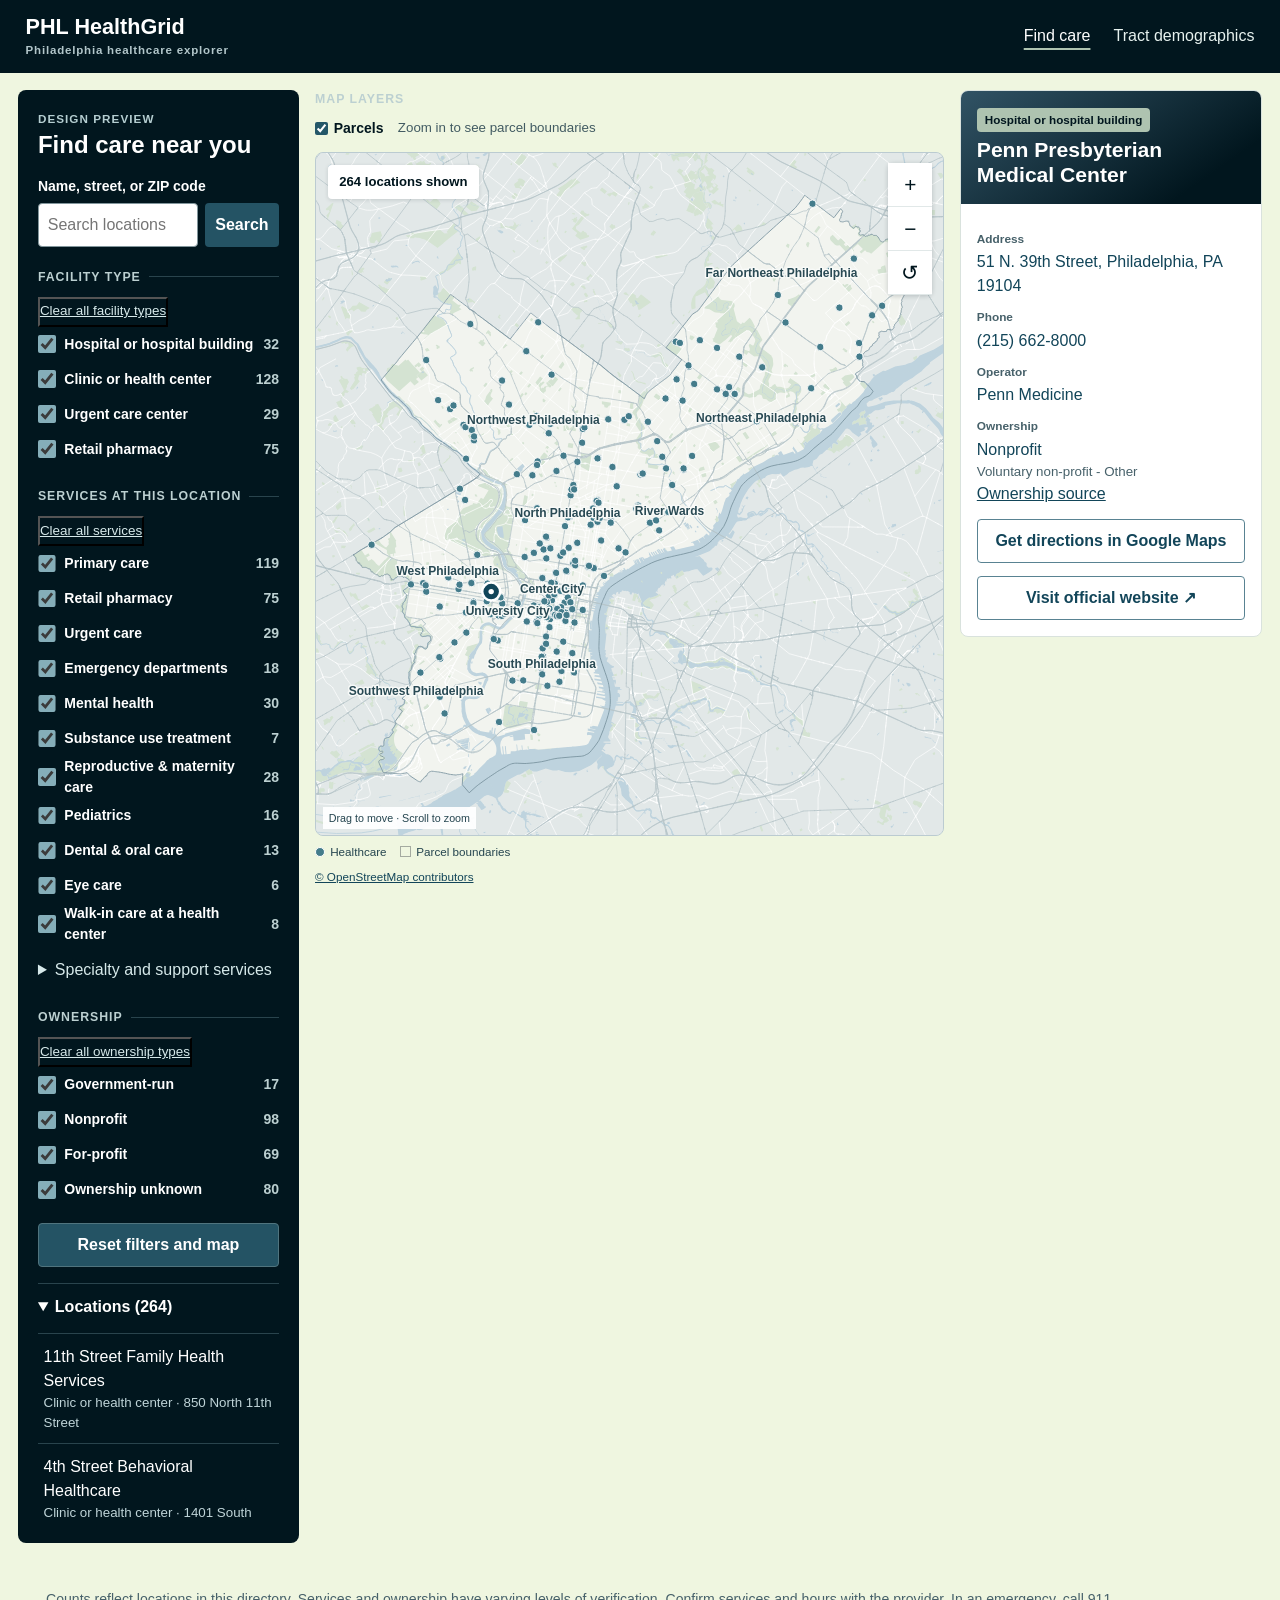
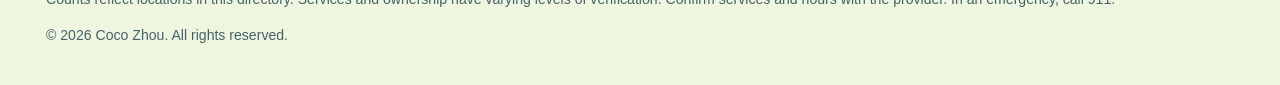
==== index.html @ 906f51c6 "Publish PHL HealthGrid" ====
<!doctype html>
<html lang="en">
<head>
<meta charset="utf-8">
<meta name="viewport" content="width=device-width, initial-scale=1">
<meta name="description" content="Preview a searchable map of healthcare locations in Philadelphia.">
<title>PHL HealthGrid · Philadelphia healthcare map</title>
<link rel="stylesheet" href="styles.css">
<script defer src="basemap.js"></script>
<script defer src="street-labels.js"></script>
<script defer src="parcels.js"></script>
<script defer src="project-data.js"></script>
<script defer src="directory-labels.js"></script>
<script defer src="facility-photos.js"></script>
<script defer src="map.js"></script>
<script defer src="explorer.js"></script>
</head>
<body>
<a class="skip" href="#main">Skip to the explorer</a>
<header class="site-header">
  <a href="index.html" class="brand">
    <span>PHL HealthGrid <small>Philadelphia healthcare explorer</small></span>
  </a>
  <nav aria-label="Main navigation">
    <a href="index.html" aria-current="page">Find care</a>
    <a href="tract-demographics.html">Tract demographics</a>
  </nav>
</header>
<main id="main" class="dashboard">
  <aside class="filters" aria-labelledby="explorer-title">
    <p class="status-label">Design preview</p>
    <h1 id="explorer-title">Find care near you</h1>
    <form id="search-form" role="search">
      <label for="search">Name, street, or ZIP code</label>
      <div class="search-row">
        <input id="search" type="search" placeholder="Search locations" autocomplete="off">
        <button type="submit">Search</button>
      </div>
    </form>
    <fieldset>
      <legend>Facility type</legend>
      <button type="button" class="filter-toggle" data-filter="types">Clear all facility types</button>
      <div id="types" class="options"></div>
    </fieldset>
    <fieldset>
      <legend>Services at this location</legend>
      <button type="button" class="filter-toggle" data-filter="services">Clear all services</button>
      <div id="common-services" class="options"></div>
      <details class="more-services">
        <summary>Specialty and support services</summary>
        <div id="specialty-services" class="options"></div>
      </details>
    </fieldset>
    <fieldset>
      <legend>Ownership</legend>
      <button type="button" class="filter-toggle" data-filter="owners">Clear all ownership types</button>
      <div id="owners" class="options"></div>
    </fieldset>
    <button type="button" id="reset" class="secondary">Reset filters and map</button>
    <details class="results" open>
      <summary id="list-heading">Locations</summary>
      <div id="results" aria-label="Facility results"></div>
    </details>
  </aside>
  <section class="map-panel" aria-label="Map of healthcare facilities">
    <fieldset class="map-layers">
      <legend>Map layers</legend>
      <label><input type="checkbox" id="show-parcels" checked> Parcels</label>
      <small id="parcel-status" aria-live="polite">Zoom in to see parcel boundaries</small>
    </fieldset>
    <div id="map-frame" class="map-frame">
      <canvas id="map" tabindex="0" aria-label="Map of Philadelphia healthcare locations. Drag to pan or use arrow keys. Use plus and minus to zoom. All map markers are also available in the location list." aria-describedby="map-guide">
        Use the location list to select a facility.
      </canvas>
      <p id="map-count" class="map-count" aria-live="polite">Loading locations…</p>
      <div class="map-controls" aria-label="Map controls">
        <button type="button" id="zoom-in" aria-label="Zoom in">+</button>
        <button type="button" id="zoom-out" aria-label="Zoom out">−</button>
        <button type="button" id="map-home" aria-label="Reset map view" title="Reset map view">↺</button>
      </div>
      <p class="map-guide" id="map-guide">Drag to move · Scroll to zoom</p>
    </div>
    <div class="map-key" aria-label="Map key">
      <span class="key-care">Healthcare</span><span class="key-parcels">Parcel boundaries</span>
    </div>
    <p class="map-sources">
      <a href="https://www.openstreetmap.org/copyright" target="_blank" rel="noopener">© OpenStreetMap contributors</a>
    </p>
  </section>
  <section id="facility" class="facility card" aria-labelledby="facility-name">
    <div class="facility-hero">
      <img id="facility-photo" alt="" referrerpolicy="no-referrer" hidden>
      <div class="facility-title">
        <span class="tag" id="facility-category"></span>
        <h2 id="facility-name">Select a location</h2>
      </div>
    </div>
    <div class="card-body">
      <p id="photo-credit" class="source-note photo-credit" hidden></p>
      <dl class="facility-fields" id="facility-fields"></dl>
      <a class="official directions-link" id="facility-directions" target="_blank" rel="noopener noreferrer" hidden>Get directions in Google Maps</a>
      <a class="official" id="official-site" target="_blank" rel="noopener noreferrer" hidden>Visit official website ↗</a>
    </div>
  </section>
</main>
<footer class="site-footer">
  <p>Counts reflect locations in this directory. Services and ownership have varying levels of verification. Confirm services and hours with the provider. In an emergency, call 911.</p>
  <p>© 2026 Coco Zhou. All rights reserved.</p>
</footer>
</body>
</html>
---- styles.css ----
:root {
  --ink:#01161e; --navy:#124559; --blue:#598392; --sage:#aec3b0;
  --wash:#eff6e0; --paper:#fff; --line:#d9e2dd; --quiet:#47616a;
}
* { box-sizing:border-box; }
[hidden] { display:none !important; }
html { scroll-behavior:auto; }
body { margin:0; color:var(--ink); background:var(--wash); font:16px/1.5 Arial,sans-serif; }
button,input { font:inherit; }
button,summary,input[type=checkbox] { cursor:pointer; }
input,button,a,summary,canvas { outline-offset:3px; }
:focus-visible { outline:3px solid #739eac; }
a { color:var(--navy); }
.skip { position:fixed; left:1rem; top:1rem; z-index:5; padding:.6rem; background:white; transform:translateY(-250%); }
.skip:focus { transform:none; }
.site-header { background:var(--ink); color:white; display:flex; justify-content:space-between; gap:1.5rem; align-items:center; padding:.9rem clamp(1rem,2vw,2rem); }
.brand { color:white; text-decoration:none; font-size:1.35rem; font-weight:750; line-height:1.15; }
.brand small { display:block; color:#b2c6ca; font-size:.72rem; font-weight:700; letter-spacing:.07em; margin-top:.25rem; }
nav { display:flex; gap:.35rem 1.45rem; flex-wrap:wrap; }
nav a { color:#e7f2ef; display:flex; align-items:center; min-height:44px; text-decoration:none; }
nav a:hover { text-decoration:underline; }
nav a[aria-current=page] { color:#fff; text-decoration:underline; text-decoration-color:var(--sage); text-underline-offset:.45rem; text-decoration-thickness:2px; }
.site-footer { max-width:1220px; padding:0 1rem 1.6rem; margin:0 auto; color:var(--quiet); font-size:.88rem; }
.dashboard { display:grid; grid-template-columns:minmax(205px,.93fr) minmax(0,2.08fr) minmax(230px,1fr); gap:1rem; padding:1.1rem clamp(.75rem,1.4vw,1.5rem) 2rem; max-width:1920px; margin:auto; align-items:start; }
.filters,.card,.map-frame { border-radius:8px; overflow:hidden; }
.filters { background:var(--ink); color:white; padding:1.25rem; }
.filters h1 { font-size:1.5rem; line-height:1.15; margin:.2rem 0 1.1rem; }
.status-label { margin:0; text-transform:uppercase; color:#b5ced1; font-size:.73rem; font-weight:700; letter-spacing:.09em; }
label { display:block; font-size:.875rem; font-weight:700; margin-bottom:.35rem; }
.search-row { display:flex; gap:.4rem; }
input[type=search],input[type=url] { width:100%; min-width:0; min-height:44px; padding:.45rem .55rem; border:1px solid #82969c; border-radius:4px; }
.search-row button { min-height:44px; padding:.4rem .65rem; border:0; border-radius:4px; white-space:nowrap; background:#124559; color:white; font-weight:700; }
.filters button { background:#245364; color:white; }
fieldset { border:0; border-top:1px solid #29444d; padding:.65rem 0 0; margin:1.3rem 0 0; min-width:0; }
legend { padding:0 .5rem 0 0; color:#bcd0d1; font-size:.77rem; letter-spacing:.08em; text-transform:uppercase; font-weight:700; }
.options label { display:flex; align-items:center; min-height:35px; gap:.55rem; margin:0; }
.options input { margin:0; width:1.1rem; height:1.1rem; accent-color:#85aeb9; flex:none; }
.options .option-count { margin-left:auto; color:#bcd0d1; font-variant-numeric:tabular-nums; }
.filters .filter-toggle { min-height:30px; padding:0; color:#d6e9ea; background:transparent; text-decoration:underline; font-size:.84rem; }
.more-services { margin:.45rem 0 0; }
.more-services summary { padding:.35rem 0; cursor:pointer; color:#d6e9ea; }
.secondary { border:1px solid #50747e; border-radius:4px; min-height:44px; width:100%; margin-top:1rem; font-weight:bold; }
.results { margin-top:1rem; border-top:1px solid #29444d; padding-top:.7rem; }
.results summary { min-height:38px; font-weight:bold; }
#results { max-height:190px; overflow:auto; }
.result { display:block; width:100%; text-align:left; border:0; border-top:1px solid #29444d; background:transparent !important; padding:.65rem .35rem; min-height:44px; }
.result[aria-pressed=true] { background:#245364 !important; }
.result small { display:block; color:#bfd4d8; }
.map-panel,.facility { min-width:0; }
.map-layers { display:flex; flex-wrap:wrap; gap:.1rem .9rem; align-items:center; margin:0 0 .45rem; padding:0; border:0; }
.map-layers legend { margin-bottom:.15rem; }
.map-layers label { display:inline-flex; align-items:center; gap:.35rem; margin:0; min-height:2.1rem; }
.map-layers input { margin:0; accent-color:#245768; }
.map-layers small { color:#425b62; min-height:1.25em; }
.map-frame { height:clamp(520px,76vh,1000px); position:relative; border:1px solid #bbcbd1; background:#dae6eb; }
#map { display:block; width:100%; height:100%; cursor:grab; touch-action:none; }
#map:active { cursor:grabbing; }
#map.over-marker:not(:active) { cursor:pointer; }
#map:focus-visible { outline-offset:-4px; }
.map-count { position:absolute; top:.75rem; left:.75rem; margin:0; background:white; border-radius:4px; padding:.45rem .7rem; font-size:.82rem; font-weight:700; box-shadow:0 1px 4px #01161e22; pointer-events:none; }
.map-controls { position:absolute; right:.65rem; top:.65rem; display:grid; background:white; border-radius:5px; box-shadow:0 1px 5px #01161e33; }
.map-controls button { width:44px; height:44px; border:0; border-bottom:1px solid #e1e8e8; background:white; color:var(--ink); font-size:1.3rem; }
.map-controls button:hover { background:var(--wash); }
.map-guide { position:absolute; left:.45rem; bottom:.4rem; margin:0; background:#fffffff0; color:#25454f; font-size:.67rem; padding:.17rem .35rem; pointer-events:none; }
.map-key,.map-sources { display:flex; flex-wrap:wrap; gap:.25rem .85rem; margin:.45rem 0 0; font-size:.73rem; color:#25454f; }
.map-key span { display:inline-flex; align-items:center; gap:.32rem; }
.map-key span::before { content:""; }
.map-key .key-care::before { width:8px; height:8px; background:#447c8b; border:1px solid white; border-radius:50%; }
.map-key .key-parcels::before { width:9px; height:9px; border:1px solid #a4aaa0; }
.card { background:var(--paper); border:1px solid var(--line); }
.card-heading { border-bottom:1px solid var(--line); padding:.85rem 1rem; display:flex; flex-wrap:wrap; justify-content:space-between; align-items:center; gap:.35rem; }
.card-heading h2 { font-size:1rem; letter-spacing:.055em; text-transform:uppercase; margin:0; color:var(--navy); }
.card-body { padding:1rem; }.card-body > :first-child { margin-top:0; }
.card-body > :last-child { margin-bottom:0; }
.tag { display:inline-block; color:var(--ink); background:var(--sage); padding:.2rem .5rem; border-radius:4px; font-weight:700; font-size:.73rem; }
.source-note { color:var(--quiet); font-size:.79rem; }
.facility-hero { display:flex; position:relative; flex-direction:column; justify-content:flex-end; background:linear-gradient(145deg,#315365,#01161e 80%); color:white; overflow:hidden; }
.facility-hero.has-photo { min-height:225px; }
.facility-hero img { position:absolute; inset:0; width:100%; height:100%; object-fit:cover; }
.facility-title { position:relative; padding:1rem; }
.has-photo .facility-title { padding-top:2.5rem; background:linear-gradient(transparent,#01161f 90%); }
.facility-title h2 { margin:.35rem 0 0; line-height:1.18; font-size:clamp(1.3rem,1.65vw,1.85rem); overflow-wrap:anywhere; }
.photo-credit { margin:0 0 .8rem; overflow-wrap:anywhere; }
.facility-fields { margin:0 0 .85rem; }
.facility-fields dt { color:var(--quiet); font-size:.74rem; font-weight:700; margin-top:.7rem; }
.facility-fields dd { margin:.1rem 0 .65rem; overflow-wrap:anywhere; color:var(--navy); }
.evidence-basis { display:block; color:var(--quiet); }
.official { display:block; min-height:44px; padding:.55rem .65rem; border:1px solid var(--blue); border-radius:4px; font-weight:bold; text-align:center; text-decoration:none; }
.directions-link { margin:.8rem 0; }
.text-button { border:0; background:none; padding:.45rem 0; color:var(--navy); text-decoration:underline; }
@media (max-width:900px) {
  .dashboard { grid-template-columns:minmax(210px,.85fr) minmax(0,1.65fr); }
  .facility { grid-column:2; }.filters { grid-row:1/3; }
}
@media (max-width:700px) {
  .site-header { align-items:flex-start; flex-direction:column; gap:.4rem; }
  .dashboard { display:flex; flex-direction:column; align-items:stretch; }
  .map-frame { height:460px; height:clamp(360px,64svh,560px); }
  .map-guide { display:none; }
  .filters,.map-panel,.facility { width:100%; }
  .results { margin-bottom:.35rem; }
  #results { max-height:130px; }
}
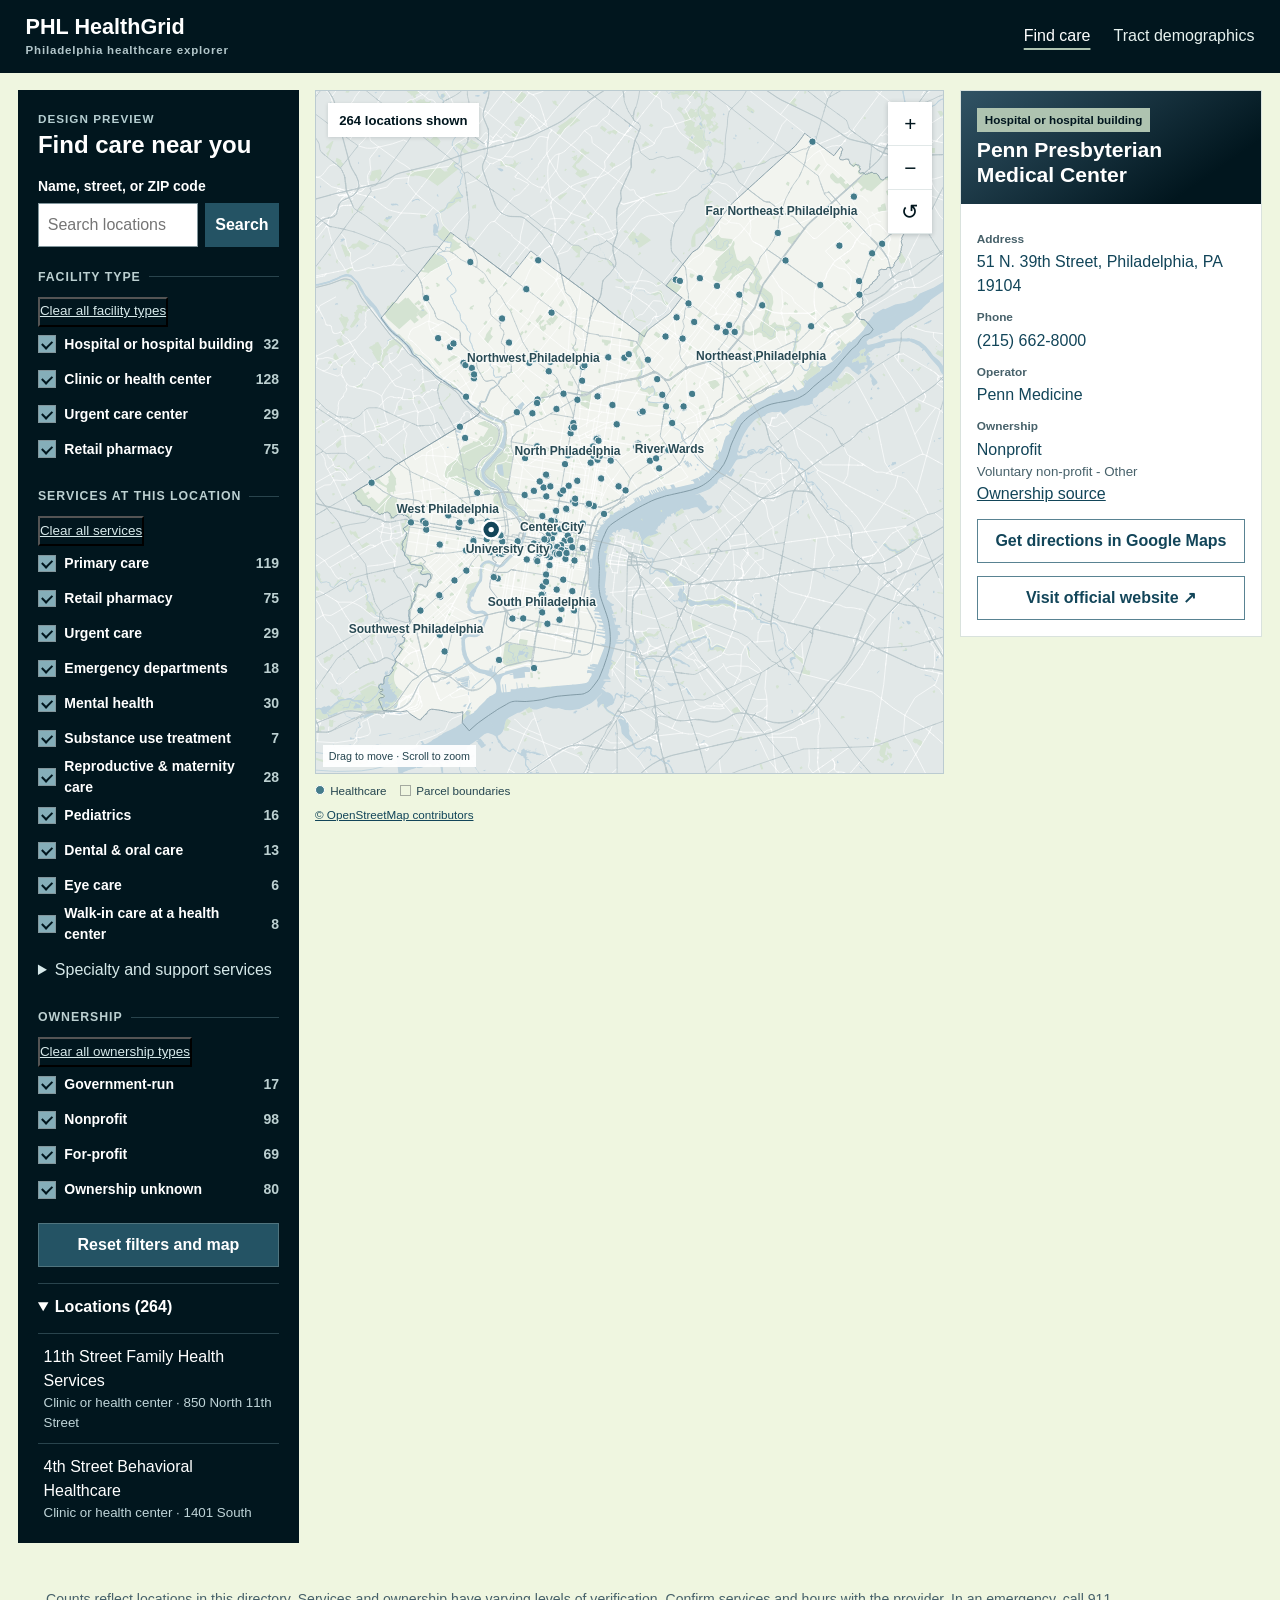
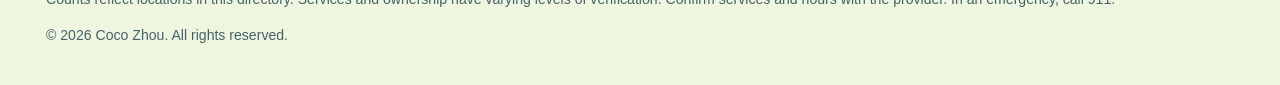
==== commit e269fb9e: "Smooth map zoom and show parcels automatically" ====
--- a/index.html
+++ b/index.html
@@ -63,11 +63,6 @@
     </details>
   </aside>
   <section class="map-panel" aria-label="Map of healthcare facilities">
-    <fieldset class="map-layers">
-      <legend>Map layers</legend>
-      <label><input type="checkbox" id="show-parcels" checked> Parcels</label>
-      <small id="parcel-status" aria-live="polite">Zoom in to see parcel boundaries</small>
-    </fieldset>
     <div id="map-frame" class="map-frame">
       <canvas id="map" tabindex="0" aria-label="Map of Philadelphia healthcare locations. Drag to pan or use arrow keys. Use plus and minus to zoom. All map markers are also available in the location list." aria-describedby="map-guide">
         Use the location list to select a facility.
@@ -80,6 +75,7 @@
       </div>
       <p class="map-guide" id="map-guide">Drag to move · Scroll to zoom</p>
     </div>
+    <p class="parcel-status" id="parcel-status" role="status"></p>
     <div class="map-key" aria-label="Map key">
       <span class="key-care">Healthcare</span><span class="key-parcels">Parcel boundaries</span>
     </div>
--- a/styles.css
+++ b/styles.css
@@ -7,7 +7,11 @@
 html { scroll-behavior:auto; }
 body { margin:0; color:var(--ink); background:var(--wash); font:16px/1.5 Arial,sans-serif; }
 button,input { font:inherit; }
+button,input,select { border-radius:0; }
 button,summary,input[type=checkbox] { cursor:pointer; }
+input[type=checkbox] { appearance:none; display:grid; place-content:center; width:1rem; height:1rem; border:1px solid #82969c; background:var(--paper); color:var(--ink); }
+input[type=checkbox]:checked { background:var(--checkbox-fill, var(--navy)); color:var(--checkbox-mark, white); }
+input[type=checkbox]:checked::before { content:""; width:.52rem; height:.3rem; border:solid currentColor; border-width:0 0 2px 2px; transform:translateY(-.06rem) rotate(-45deg); }
 input,button,a,summary,canvas { outline-offset:3px; }
 :focus-visible { outline:3px solid #739eac; }
 a { color:var(--navy); }
@@ -22,24 +26,25 @@
 nav a[aria-current=page] { color:#fff; text-decoration:underline; text-decoration-color:var(--sage); text-underline-offset:.45rem; text-decoration-thickness:2px; }
 .site-footer { max-width:1220px; padding:0 1rem 1.6rem; margin:0 auto; color:var(--quiet); font-size:.88rem; }
 .dashboard { display:grid; grid-template-columns:minmax(205px,.93fr) minmax(0,2.08fr) minmax(230px,1fr); gap:1rem; padding:1.1rem clamp(.75rem,1.4vw,1.5rem) 2rem; max-width:1920px; margin:auto; align-items:start; }
-.filters,.card,.map-frame { border-radius:8px; overflow:hidden; }
+.filters,.card,.map-frame { overflow:hidden; }
 .filters { background:var(--ink); color:white; padding:1.25rem; }
 .filters h1 { font-size:1.5rem; line-height:1.15; margin:.2rem 0 1.1rem; }
 .status-label { margin:0; text-transform:uppercase; color:#b5ced1; font-size:.73rem; font-weight:700; letter-spacing:.09em; }
 label { display:block; font-size:.875rem; font-weight:700; margin-bottom:.35rem; }
 .search-row { display:flex; gap:.4rem; }
-input[type=search],input[type=url] { width:100%; min-width:0; min-height:44px; padding:.45rem .55rem; border:1px solid #82969c; border-radius:4px; }
-.search-row button { min-height:44px; padding:.4rem .65rem; border:0; border-radius:4px; white-space:nowrap; background:#124559; color:white; font-weight:700; }
+input[type=search],input[type=url] { width:100%; min-width:0; min-height:44px; padding:.45rem .55rem; border:1px solid #82969c; }
+input[type=search] { appearance:none; }
+.search-row button { min-height:44px; padding:.4rem .65rem; border:0; white-space:nowrap; background:#124559; color:white; font-weight:700; }
 .filters button { background:#245364; color:white; }
 fieldset { border:0; border-top:1px solid #29444d; padding:.65rem 0 0; margin:1.3rem 0 0; min-width:0; }
 legend { padding:0 .5rem 0 0; color:#bcd0d1; font-size:.77rem; letter-spacing:.08em; text-transform:uppercase; font-weight:700; }
 .options label { display:flex; align-items:center; min-height:35px; gap:.55rem; margin:0; }
-.options input { margin:0; width:1.1rem; height:1.1rem; accent-color:#85aeb9; flex:none; }
+.options input { margin:0; width:1.1rem; height:1.1rem; flex:none; --checkbox-fill:#85aeb9; --checkbox-mark:var(--ink); }
 .options .option-count { margin-left:auto; color:#bcd0d1; font-variant-numeric:tabular-nums; }
 .filters .filter-toggle { min-height:30px; padding:0; color:#d6e9ea; background:transparent; text-decoration:underline; font-size:.84rem; }
 .more-services { margin:.45rem 0 0; }
 .more-services summary { padding:.35rem 0; cursor:pointer; color:#d6e9ea; }
-.secondary { border:1px solid #50747e; border-radius:4px; min-height:44px; width:100%; margin-top:1rem; font-weight:bold; }
+.secondary { border:1px solid #50747e; min-height:44px; width:100%; margin-top:1rem; font-weight:bold; }
 .results { margin-top:1rem; border-top:1px solid #29444d; padding-top:.7rem; }
 .results summary { min-height:38px; font-weight:bold; }
 #results { max-height:190px; overflow:auto; }
@@ -47,18 +52,15 @@
 .result[aria-pressed=true] { background:#245364 !important; }
 .result small { display:block; color:#bfd4d8; }
 .map-panel,.facility { min-width:0; }
-.map-layers { display:flex; flex-wrap:wrap; gap:.1rem .9rem; align-items:center; margin:0 0 .45rem; padding:0; border:0; }
-.map-layers legend { margin-bottom:.15rem; }
-.map-layers label { display:inline-flex; align-items:center; gap:.35rem; margin:0; min-height:2.1rem; }
-.map-layers input { margin:0; accent-color:#245768; }
-.map-layers small { color:#425b62; min-height:1.25em; }
+.parcel-status { margin:.45rem 0 0; color:#425b62; font-size:.73rem; }
+.parcel-status:empty { margin:0; }
 .map-frame { height:clamp(520px,76vh,1000px); position:relative; border:1px solid #bbcbd1; background:#dae6eb; }
 #map { display:block; width:100%; height:100%; cursor:grab; touch-action:none; }
 #map:active { cursor:grabbing; }
 #map.over-marker:not(:active) { cursor:pointer; }
 #map:focus-visible { outline-offset:-4px; }
-.map-count { position:absolute; top:.75rem; left:.75rem; margin:0; background:white; border-radius:4px; padding:.45rem .7rem; font-size:.82rem; font-weight:700; box-shadow:0 1px 4px #01161e22; pointer-events:none; }
-.map-controls { position:absolute; right:.65rem; top:.65rem; display:grid; background:white; border-radius:5px; box-shadow:0 1px 5px #01161e33; }
+.map-count { position:absolute; top:.75rem; left:.75rem; margin:0; background:white; padding:.45rem .7rem; font-size:.82rem; font-weight:700; box-shadow:0 1px 4px #01161e22; pointer-events:none; }
+.map-controls { position:absolute; right:.65rem; top:.65rem; display:grid; background:white; box-shadow:0 1px 5px #01161e33; }
 .map-controls button { width:44px; height:44px; border:0; border-bottom:1px solid #e1e8e8; background:white; color:var(--ink); font-size:1.3rem; }
 .map-controls button:hover { background:var(--wash); }
 .map-guide { position:absolute; left:.45rem; bottom:.4rem; margin:0; background:#fffffff0; color:#25454f; font-size:.67rem; padding:.17rem .35rem; pointer-events:none; }
@@ -72,7 +74,7 @@
 .card-heading h2 { font-size:1rem; letter-spacing:.055em; text-transform:uppercase; margin:0; color:var(--navy); }
 .card-body { padding:1rem; }.card-body > :first-child { margin-top:0; }
 .card-body > :last-child { margin-bottom:0; }
-.tag { display:inline-block; color:var(--ink); background:var(--sage); padding:.2rem .5rem; border-radius:4px; font-weight:700; font-size:.73rem; }
+.tag { display:inline-block; color:var(--ink); background:var(--sage); padding:.2rem .5rem; font-weight:700; font-size:.73rem; }
 .source-note { color:var(--quiet); font-size:.79rem; }
 .facility-hero { display:flex; position:relative; flex-direction:column; justify-content:flex-end; background:linear-gradient(145deg,#315365,#01161e 80%); color:white; overflow:hidden; }
 .facility-hero.has-photo { min-height:225px; }
@@ -85,9 +87,13 @@
 .facility-fields dt { color:var(--quiet); font-size:.74rem; font-weight:700; margin-top:.7rem; }
 .facility-fields dd { margin:.1rem 0 .65rem; overflow-wrap:anywhere; color:var(--navy); }
 .evidence-basis { display:block; color:var(--quiet); }
-.official { display:block; min-height:44px; padding:.55rem .65rem; border:1px solid var(--blue); border-radius:4px; font-weight:bold; text-align:center; text-decoration:none; }
+.official { display:block; min-height:44px; padding:.55rem .65rem; border:1px solid var(--blue); font-weight:bold; text-align:center; text-decoration:none; }
 .directions-link { margin:.8rem 0; }
 .text-button { border:0; background:none; padding:.45rem 0; color:var(--navy); text-decoration:underline; }
+@media (forced-colors:active) {
+  input[type=checkbox] { appearance:auto; display:inline-block; }
+  input[type=checkbox]:checked::before { content:none; }
+}
 @media (max-width:900px) {
   .dashboard { grid-template-columns:minmax(210px,.85fr) minmax(0,1.65fr); }
   .facility { grid-column:2; }.filters { grid-row:1/3; }
